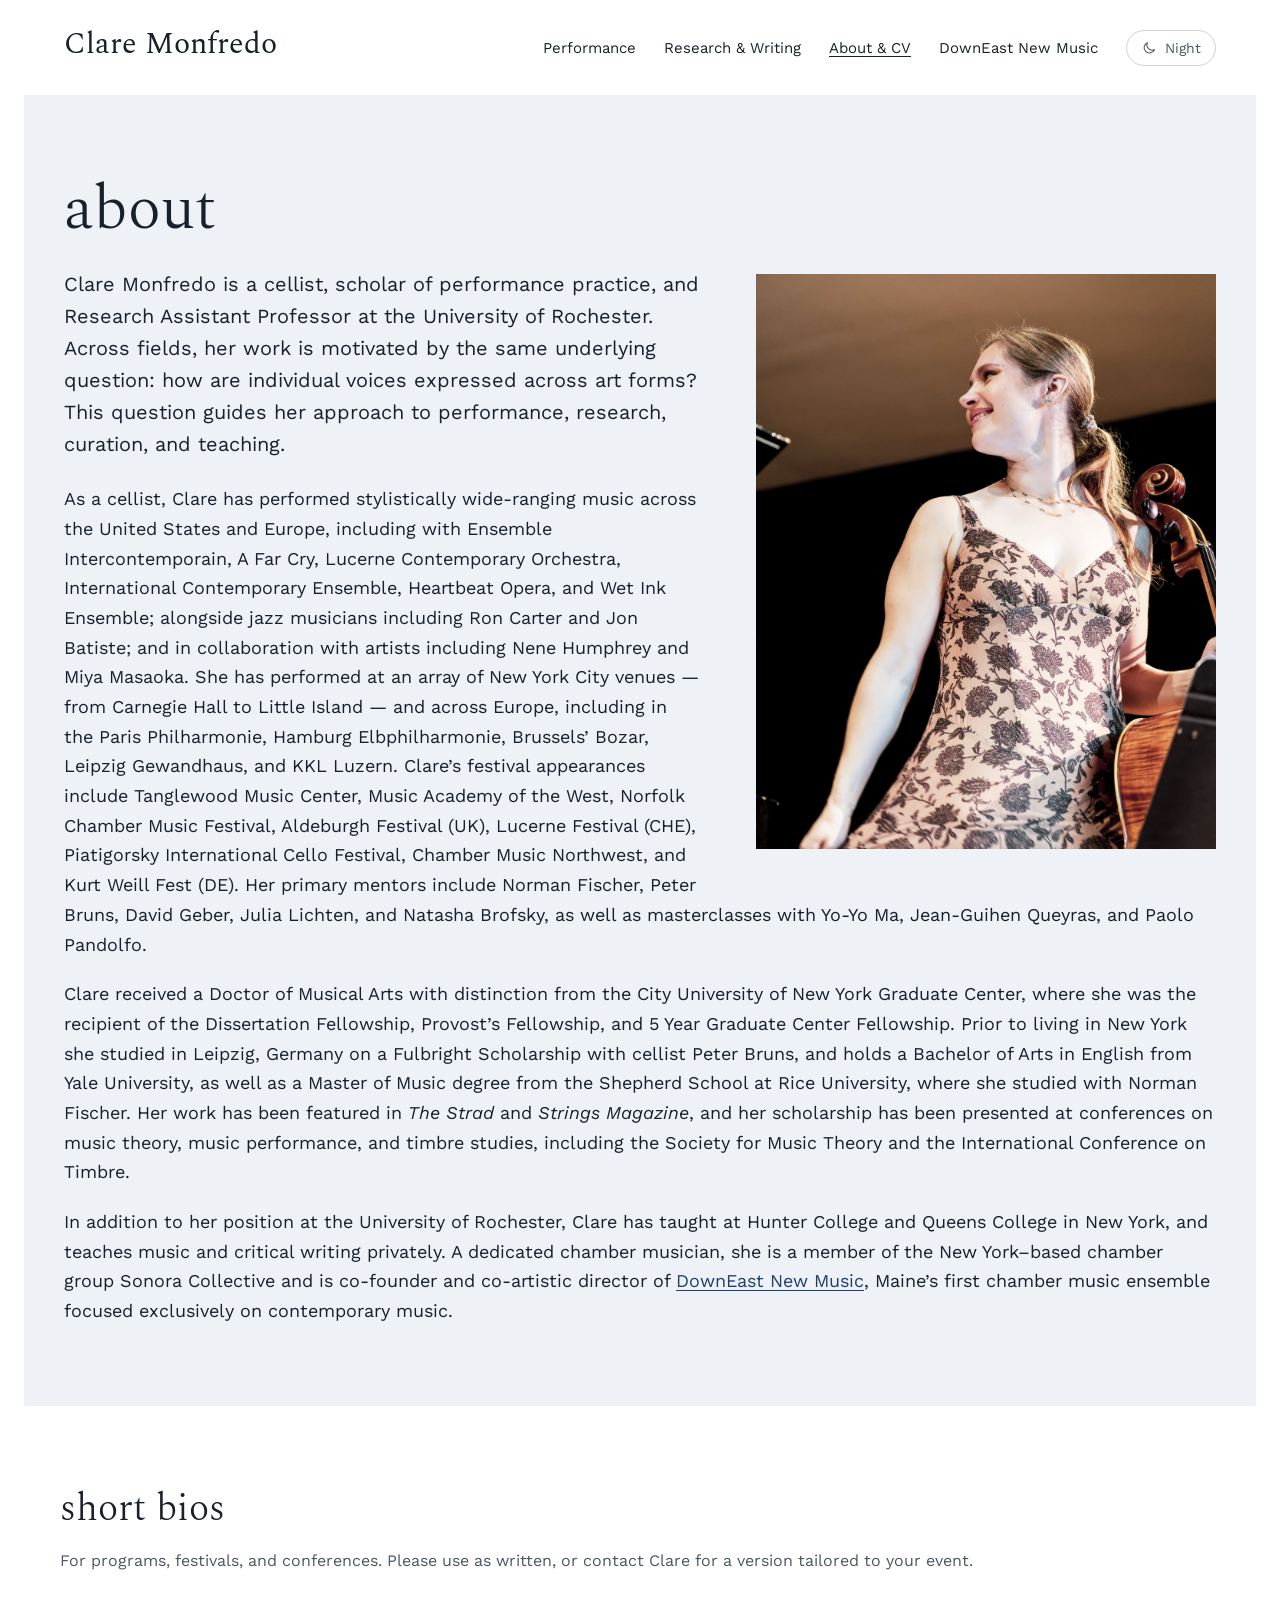
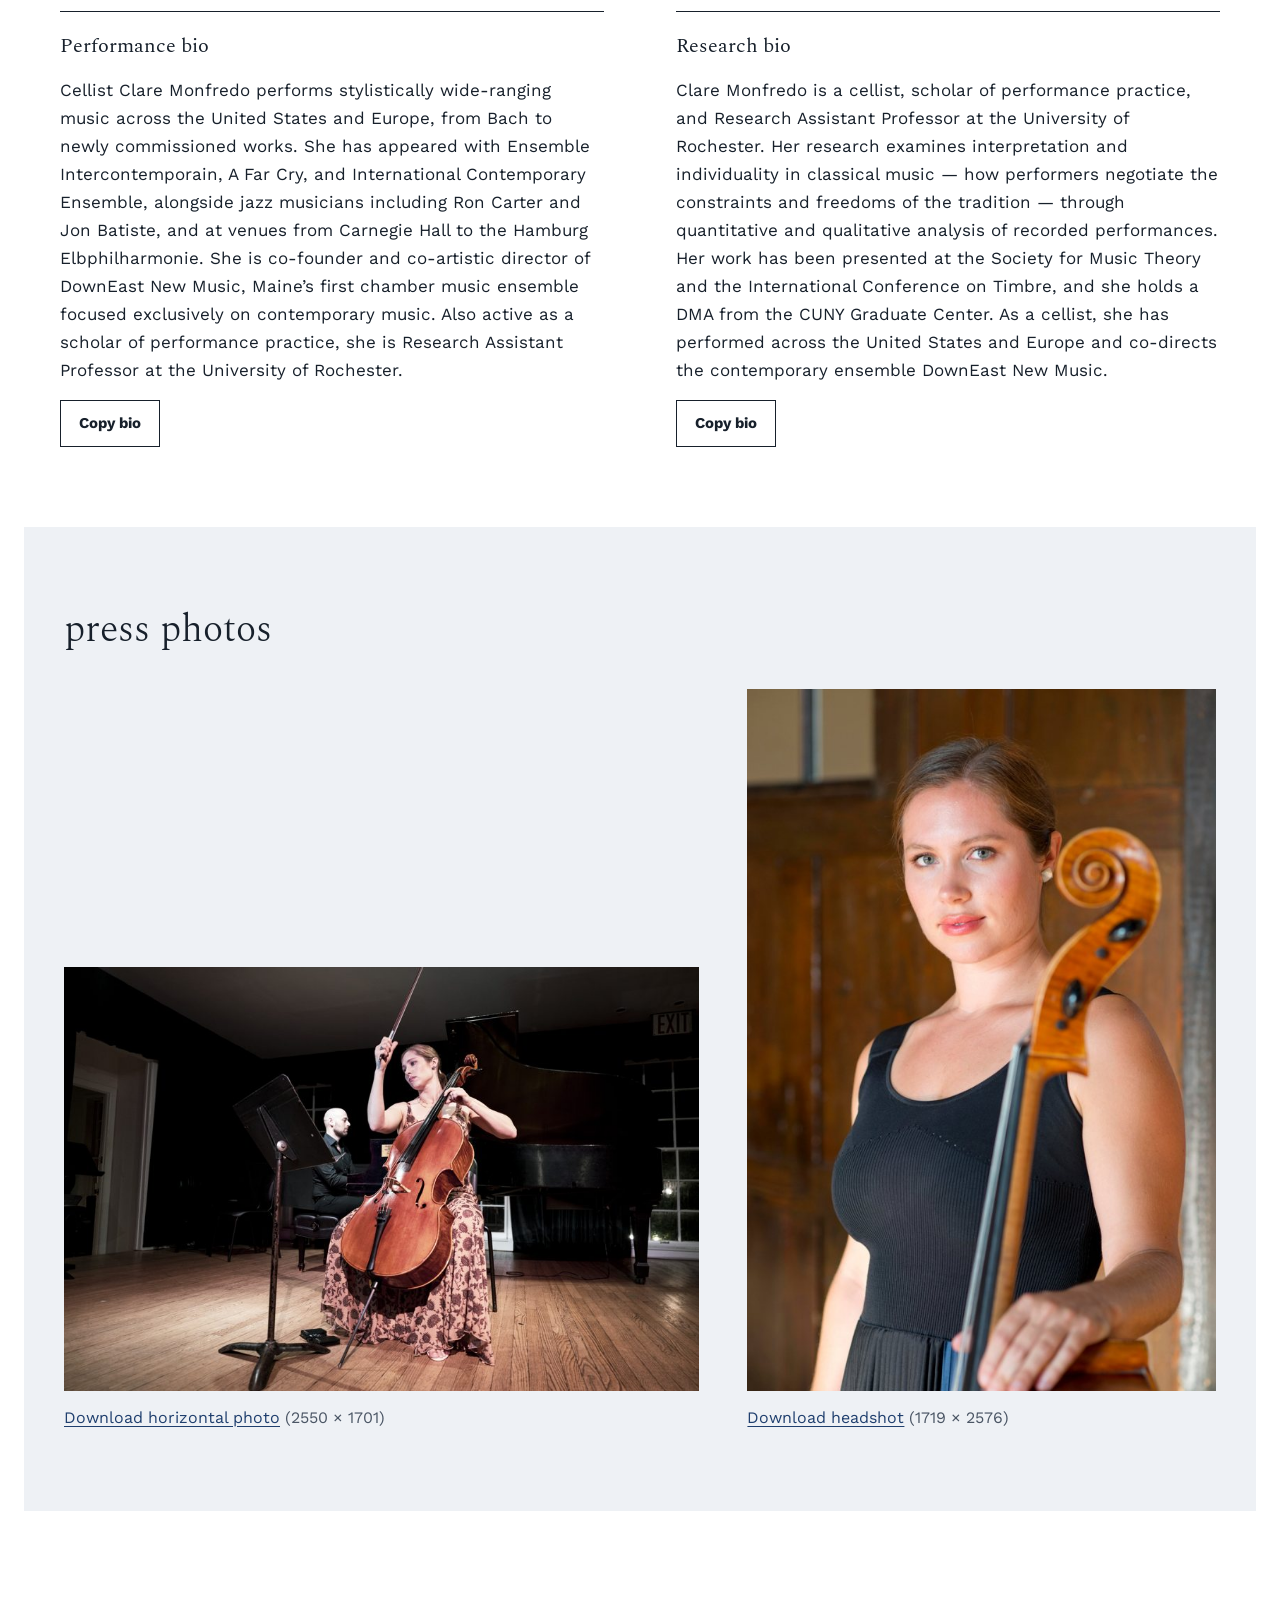
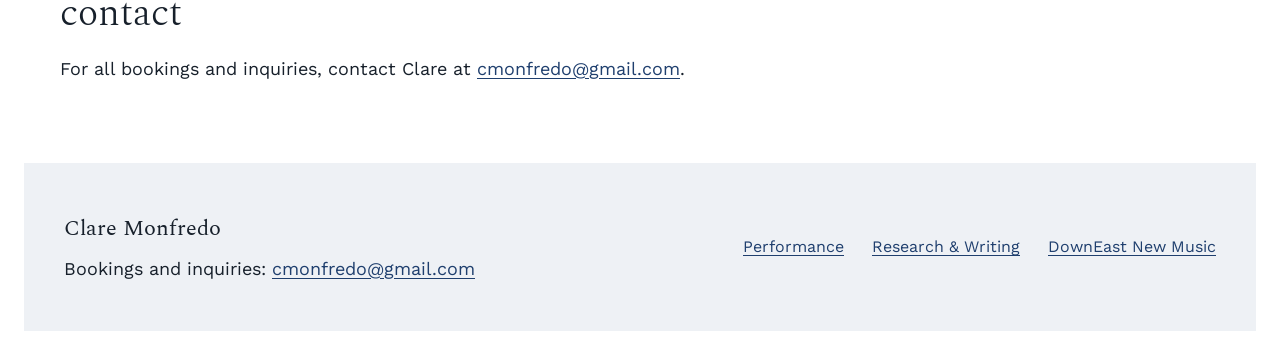
==== about.html @ a5148d65 "Launch new website Home, Performance, Research & Writing, and About pages, with day/night mode.  Co-" ====
<!doctype html>
<html lang="en">
<head>
  <meta charset="utf-8">
  <meta name="viewport" content="width=device-width, initial-scale=1">
  <title>About — Clare Monfredo</title>
  <meta name="description" content="Biography of cellist and scholar Clare Monfredo, Research Assistant Professor at the University of Rochester, with short bios and press photos for presenters.">
  <link rel="canonical" href="https://www.claremonfredo.com/about.html">
  <meta property="og:type" content="website">
  <meta property="og:title" content="About — Clare Monfredo">
  <meta property="og:description" content="Cellist and scholar of performance practice.">
  <meta property="og:url" content="https://www.claremonfredo.com/about.html">
  <meta property="og:image" content="https://www.claremonfredo.com/images/about-portrait.jpg">
  <meta name="twitter:card" content="summary_large_image">
  <link rel="preconnect" href="https://fonts.googleapis.com">
  <link rel="preconnect" href="https://fonts.gstatic.com" crossorigin>
  <link href="https://fonts.googleapis.com/css2?family=Spectral:ital,wght@0,300;0,400;1,300;1,400&family=Work+Sans:ital,wght@0,400;0,500;1,400&display=swap" rel="stylesheet">
  <link rel="stylesheet" href="css/style.css">
  <script>
    // Day/night: use the visitor's saved choice, otherwise their device setting.
    (function () {
      var t = null;
      try { t = localStorage.getItem('theme'); } catch (e) {}
      if (!t) t = window.matchMedia && matchMedia('(prefers-color-scheme: dark)').matches ? 'dark' : 'light';
      document.documentElement.setAttribute('data-theme', t);
    })();
  </script>
</head>
<body>
  <a class="skip-link" href="#main">Skip to content</a>

  <header class="site-header">
    <a class="wordmark" href="./">Clare Monfredo</a>
    <div class="header-right">
      <nav class="site-nav" aria-label="Main">
        <a href="performance.html">Performance</a>
        <a href="research.html">Research &amp; Writing</a>
        <a href="about.html" aria-current="page">About &amp; CV</a>
        <a href="https://www.downeastnewmusic.org">DownEast New Music</a>
      </nav>
      <button type="button" class="theme-toggle" aria-label="Switch between day and night mode">
        <svg class="icon-moon" viewBox="0 0 24 24" fill="none" stroke="currentColor" stroke-width="1.6" aria-hidden="true"><path d="M20 14.5A8 8 0 0 1 9.5 4a8 8 0 1 0 10.5 10.5z"/></svg>
        <svg class="icon-sun" viewBox="0 0 24 24" fill="none" stroke="currentColor" stroke-width="1.6" aria-hidden="true"><circle cx="12" cy="12" r="4"/><path d="M12 2v2M12 20v2M4.9 4.9l1.4 1.4M17.7 17.7l1.4 1.4M2 12h2M20 12h2M4.9 19.1l1.4-1.4M17.7 6.3l1.4-1.4"/></svg>
        <span class="theme-label">Night</span>
      </button>
    </div>
  </header>

  <main id="main">

    <!-- Biography -->
    <section class="panel" aria-labelledby="page-title">
      <div class="wrap bio-flow">
        <h1 id="page-title">about</h1>
        <figure class="bio-photo">
          <img src="images/about-portrait.jpg" alt="Clare Monfredo smiling on stage beside a piano, holding her cello" width="1200" height="1500">
        </figure>
        <p class="lead">Clare Monfredo is a cellist, scholar of performance practice, and Research Assistant Professor at the University of Rochester. Across fields, her work is motivated by the same underlying question: how are individual voices expressed across art forms? This question guides her approach to performance, research, curation, and teaching.</p>
        <p>As a cellist, Clare has performed stylistically wide-ranging music across the United States and Europe, including with Ensemble Intercontemporain, A Far Cry, Lucerne Contemporary Orchestra, International Contemporary Ensemble, Heartbeat Opera, and Wet Ink Ensemble; alongside jazz musicians including Ron Carter and Jon Batiste; and in collaboration with artists including Nene Humphrey and Miya Masaoka. She has performed at an array of New York City venues — from Carnegie Hall to Little Island — and across Europe, including in the Paris Philharmonie, Hamburg Elbphilharmonie, Brussels’ Bozar, Leipzig Gewandhaus, and KKL Luzern. Clare’s festival appearances include Tanglewood Music Center, Music Academy of the West, Norfolk Chamber Music Festival, Aldeburgh Festival (UK), Lucerne Festival (CHE), Piatigorsky International Cello Festival, Chamber Music Northwest, and Kurt Weill Fest (DE). Her primary mentors include Norman Fischer, Peter Bruns, David Geber, Julia Lichten, and Natasha Brofsky, as well as masterclasses with Yo-Yo Ma, Jean-Guihen Queyras, and Paolo Pandolfo.</p>
        <p>Clare received a Doctor of Musical Arts with distinction from the City University of New York Graduate Center, where she was the recipient of the Dissertation Fellowship, Provost’s Fellowship, and 5 Year Graduate Center Fellowship. Prior to living in New York she studied in Leipzig, Germany on a Fulbright Scholarship with cellist Peter Bruns, and holds a Bachelor of Arts in English from Yale University, as well as a Master of Music degree from the Shepherd School at Rice University, where she studied with Norman Fischer. Her work has been featured in <em>The Strad</em> and <em>Strings Magazine</em>, and her scholarship has been presented at conferences on music theory, music performance, and timbre studies, including the Society for Music Theory and the International Conference on Timbre.</p>
        <p>In addition to her position at the University of Rochester, Clare has taught at Hunter College and Queens College in New York, and teaches music and critical writing privately. A dedicated chamber musician, she is a member of the New York–based chamber group Sonora Collective and is co-founder and co-artistic director of <a href="https://www.downeastnewmusic.org">DownEast New Music</a>, Maine’s first chamber music ensemble focused exclusively on contemporary music.</p>
      </div>
    </section>

    <!-- Short bios -->
    <section id="short-bios" aria-labelledby="bios-title">
      <div class="wrap stack" style="gap: 36px">
        <div class="stack">
          <h2 id="bios-title">short bios</h2>
          <p class="label">For programs, festivals, and conferences. Please use as written, or contact Clare for a version tailored to your event.</p>
        </div>
        <div class="split" style="align-items: flex-start">
          <article class="stack bio-card">
            <h3>Performance bio</h3>
            <p id="bio-performance">Cellist Clare Monfredo performs stylistically wide-ranging music across the United States and Europe, from Bach to newly commissioned works. She has appeared with Ensemble Intercontemporain, A Far Cry, and International Contemporary Ensemble, alongside jazz musicians including Ron Carter and Jon Batiste, and at venues from Carnegie Hall to the Hamburg Elbphilharmonie. She is co-founder and co-artistic director of DownEast New Music, Maine’s first chamber music ensemble focused exclusively on contemporary music. Also active as a scholar of performance practice, she is Research Assistant Professor at the University of Rochester.</p>
            <button type="button" class="copy-button" data-copy="bio-performance">Copy bio</button>
          </article>
          <article class="stack bio-card">
            <h3>Research bio</h3>
            <p id="bio-research">Clare Monfredo is a cellist, scholar of performance practice, and Research Assistant Professor at the University of Rochester. Her research examines interpretation and individuality in classical music — how performers negotiate the constraints and freedoms of the tradition — through quantitative and qualitative analysis of recorded performances. Her work has been presented at the Society for Music Theory and the International Conference on Timbre, and she holds a DMA from the CUNY Graduate Center. As a cellist, she has performed across the United States and Europe and co-directs the contemporary ensemble DownEast New Music.</p>
            <button type="button" class="copy-button" data-copy="bio-research">Copy bio</button>
          </article>
        </div>
      </div>
    </section>

    <!-- Press photos -->
    <section id="press" class="panel" aria-labelledby="press-title">
      <div class="wrap stack" style="gap: 36px">
        <h2 id="press-title">press photos</h2>
        <div class="press-grid">
          <figure>
            <img src="images/press-thumb-horizontal.jpg" alt="Clare Monfredo performing on cello in concert, bow raised, with a pianist behind her" width="900" height="600" loading="lazy">
            <figcaption><a href="press/clare-monfredo-press-horizontal.jpg" download>Download horizontal photo</a> (2550 × 1701)</figcaption>
          </figure>
          <figure>
            <img src="images/press-thumb-vertical.jpg" alt="Portrait of Clare Monfredo holding her cello in front of a wooden door" width="601" height="900" loading="lazy">
            <figcaption><a href="press/clare-monfredo-press-vertical.jpg" download>Download headshot</a> (1719 × 2576)</figcaption>
          </figure>
        </div>
      </div>
    </section>

    <!-- Contact -->
    <section id="contact" aria-labelledby="contact-title">
      <div class="wrap stack" style="gap: 16px">
        <h2 id="contact-title">contact</h2>
        <p>For all bookings and inquiries, contact Clare at <a href="mailto:cmonfredo@gmail.com">cmonfredo@gmail.com</a>.</p>
      </div>
    </section>

  </main>

  <footer class="site-footer panel">
    <div class="wrap">
      <div class="stack" style="gap: 6px">
        <p class="footer-name">Clare Monfredo</p>
        <p>Bookings and inquiries: <a href="mailto:cmonfredo@gmail.com">cmonfredo@gmail.com</a></p>
      </div>
      <nav class="footer-links" aria-label="Elsewhere">
        <a href="performance.html">Performance</a>
        <a href="research.html">Research &amp; Writing</a>
        <a href="https://www.downeastnewmusic.org">DownEast New Music</a>
      </nav>
    </div>
  </footer>
  <div class="page-end"></div>

  <script src="js/site.js"></script>
</body>
</html>
---- css/style.css ----
/* Clare Monfredo — shared styles for every page */

:root {
  /* Day */
  --page: #FFFFFF;
  --ink: #17202B;
  --ink-soft: #4B5665;
  --panel: #EEF1F5;
  --rule: #CCD3DD;
  --placeholder: #E2E7EE;
  --link: #1F3F6E;
  --link-hover: #3A5F94;
  --figure-bg: #FFFFFF;
  --serif: Spectral, Georgia, serif;
  --sans: 'Work Sans', 'Helvetica Neue', Arial, sans-serif;
  --name: Spectral, Georgia, serif;
  --max: 1240px;
  color-scheme: light;
}

/* Night */
:root[data-theme="dark"] {
  --page: #10151C;
  --ink: #E4E9F0;
  --ink-soft: #A7B2C1;
  --panel: #18202A;
  --rule: #2E3A48;
  --placeholder: #212B37;
  --link: #A9C3EA;
  --link-hover: #D2E1F7;
  --figure-bg: #F4F6F9;
  color-scheme: dark;
}

* { box-sizing: border-box; }

html { -webkit-text-size-adjust: 100%; }

body {
  margin: 0;
  background: var(--page);
  color: var(--ink);
  font-family: var(--sans);
  font-size: 18px;
  line-height: 1.65;
}

img { max-width: 100%; height: auto; display: block; }

a { color: var(--link); text-underline-offset: 3px; }
a:hover { color: var(--link-hover); }

.skip-link {
  position: absolute; left: -9999px; top: 8px;
  background: var(--page); padding: 8px 16px; z-index: 10;
}
.skip-link:focus { left: 8px; }

/* ---------- Header ---------- */

.site-header {
  padding: 26px 64px 24px;
  display: flex; flex-wrap: wrap; align-items: baseline; justify-content: space-between;
  gap: 12px 40px;
}
.wordmark {
  font-family: var(--name);
  font-weight: 400;
  font-size: clamp(26px, 3vw, 30px);
  line-height: 1.1;
  text-decoration: none;
  color: var(--ink);
}
.wordmark:hover { color: var(--ink); }
.header-right { display: flex; flex-wrap: wrap; align-items: center; gap: 8px 28px; }
.site-nav {
  display: flex; flex-wrap: wrap;
  gap: 4px 28px; font-size: 15px;
}
.site-nav a { text-decoration: none; padding: 10px 0; color: var(--ink); }
.site-nav a:hover { color: var(--link); }
.theme-toggle {
  display: inline-flex; align-items: center; gap: 8px;
  font: inherit; font-size: 14px; color: var(--ink-soft);
  background: transparent; border: 1px solid var(--rule); border-radius: 999px;
  padding: 0 14px; min-height: 36px; cursor: pointer;
}
.theme-toggle:hover { color: var(--ink); border-color: var(--ink-soft); }
.theme-toggle svg { width: 16px; height: 16px; }
.theme-toggle .icon-sun { display: none; }
:root[data-theme="dark"] .theme-toggle .icon-sun { display: block; }
:root[data-theme="dark"] .theme-toggle .icon-moon { display: none; }
.site-nav a[aria-current="page"] { text-decoration: underline; }

/* ---------- Layout ---------- */

.panel { margin: 0 24px; background: var(--panel); }

.wrap {
  max-width: var(--max);
  margin: 0 auto;
  padding: 80px 40px;
}

.split {
  display: flex; flex-wrap: wrap; align-items: center;
  gap: 56px 72px;
}
.split > * { flex: 1 1 420px; min-width: 0; }

.stack { display: flex; flex-direction: column; gap: 16px; }
.stack > * { margin: 0; }

.measure { max-width: 560px; }

/* ---------- Type ---------- */

h1, h2, h3 { font-family: var(--serif); font-weight: 300; margin: 0; }
h3 { font-weight: 400; }
h1 { font-size: clamp(40px, 5vw, 62px); line-height: 1.12; }
h2 { font-size: clamp(28px, 3.3vw, 38px); line-height: 1.22; }
h3 { font-size: 20px; line-height: 1.4; }

p { margin: 0; }

.label { font-size: 16px; color: var(--ink-soft); }
.role { font-size: 17px; line-height: 1.5; }
.role strong { font-weight: 700; }

.more {
  font-size: 17px; font-weight: 700;
  padding: 10px 0; align-self: flex-start;
}

/* ---------- Media ---------- */

.video {
  position: relative; aspect-ratio: 16 / 9;
  background: #3A352C; overflow: hidden;
}
.video iframe { position: absolute; inset: 0; width: 100%; height: 100%; border: 0; }
.video video { position: absolute; inset: 0; width: 100%; height: 100%; object-fit: cover; background: #3A352C; }
.video .video-pending {
  position: absolute; inset: 0;
  display: flex; align-items: center; justify-content: center;
  color: #D9D4C7; font-size: 14px; text-align: center; padding: 16px;
}

figure { margin: 0; }
figcaption { font-size: 16px; color: var(--ink-soft); margin-top: 14px; }

.wide-image { width: 100%; aspect-ratio: 11 / 5; object-fit: cover; background: var(--placeholder); }

/* ---------- Home: two sides ---------- */

.sides { display: flex; flex-wrap: wrap; gap: 56px 72px; }
.sides > * { flex: 1 1 420px; min-width: 0; }
.sides .wide-image { margin-bottom: 8px; }

/* ---------- Clips ---------- */

.clips { display: flex; flex-direction: column; gap: 32px; }
.clip p { font-size: 17px; line-height: 1.5; margin-top: 12px; }

/* ---------- News ---------- */

.news { display: flex; flex-wrap: wrap; gap: 32px 48px; }
.news > div {
  flex: 1 1 280px; min-width: 0;
  border-top: 1px solid var(--ink-soft); padding-top: 20px;
  display: flex; flex-direction: column; gap: 8px;
}

/* ---------- Footer ---------- */

.site-footer .wrap {
  padding-top: 48px; padding-bottom: 48px;
  display: flex; flex-wrap: wrap; gap: 24px 48px;
  justify-content: space-between; align-items: center;
}
.footer-name { font-family: var(--name); font-weight: 400; font-size: 22px; }
.footer-links { display: flex; flex-wrap: wrap; gap: 4px 28px; font-size: 16px; }
.footer-links a { padding: 10px 0; }

.page-end { height: 24px; }

/* ---------- Small screens ---------- */

@media (max-width: 640px) {
  body { font-size: 17px; }
  .panel { margin: 0 12px; }
  .wrap { padding: 56px 20px; }
  .site-nav { gap: 0 22px; font-size: 16px; }
  .site-header { padding: 20px 20px 16px; }
}

/* Score figures */
.figure-box {
  background: var(--figure-bg);
  aspect-ratio: 16 / 9;
  display: flex; align-items: center; justify-content: center;
  padding: 16px;
}
.figure-box img { width: 100%; height: 100%; object-fit: contain; }
.subtitle { font-family: var(--serif); font-size: 21px; line-height: 1.4; margin-top: -6px; }

/* ---------- Research page ---------- */

.lead { font-size: 20px; line-height: 1.6; }

.on-this-page { display: flex; flex-direction: column; gap: 2px; font-size: 17px; }
.on-this-page a { padding: 6px 0; align-self: flex-start; }

.figure-grid {
  display: grid;
  grid-template-columns: repeat(auto-fit, minmax(min(100%, 420px), 1fr));
  gap: 40px 48px;
  align-items: start;
}
.figure-grid img { width: 100%; height: auto; background: var(--figure-bg); padding: 12px; box-sizing: border-box; border: 1px solid var(--rule); }
.figure-grid .span-all { grid-column: 1 / -1; max-width: 1000px; justify-self: center; width: 100%; }

.case .video { margin-top: 8px; }
.case .figure-box { aspect-ratio: auto; }
.case .figure-box img { height: auto; }

.pub-list { margin: 0; padding: 0; list-style: none; display: flex; flex-direction: column; gap: 16px; }
.pub-list li { padding-left: 0; }

.interests p { max-width: 900px; }

h2[id], section[id], article[id] { scroll-margin-top: 24px; }

/* ---------- Performance page ---------- */

.portrait img { width: 100%; max-width: 460px; margin-left: auto; aspect-ratio: 4 / 5; object-fit: cover; }

.program { margin: 0; padding: 0; list-style: none; display: flex; flex-direction: column; gap: 6px; font-size: 17px; line-height: 1.5; }
.program-title { font-size: clamp(22px, 2.4vw, 26px); line-height: 1.3; }

.photo-row { display: grid; grid-template-columns: repeat(auto-fit, minmax(min(100%, 300px), 1fr)); gap: 24px; }
.photo-row img { width: 100%; aspect-ratio: 4 / 3; object-fit: cover; }
.more-title { margin-bottom: -42px; }
.news.two-col > div { flex: 1 1 calc(50% - 24px); }
@media (max-width: 760px) { .news.two-col > div { flex-basis: 100%; } }
.split > .stage-photo { flex: 1.25 1 480px; }
.stage-photo img { width: 100%; aspect-ratio: 3 / 2; object-fit: cover; }

/* ---------- About page ---------- */

.bio-card { border-top: 1px solid var(--ink); padding-top: 20px; }
.bio-card p { font-size: 17px; }
.copy-button {
  align-self: flex-start;
  font: inherit; font-size: 15px; font-weight: 700;
  background: transparent; color: var(--ink);
  border: 1px solid var(--ink); padding: 10px 18px; min-height: 44px; cursor: pointer;
}
.copy-button:hover { background: var(--ink); color: var(--page); }

.press-grid { display: flex; flex-wrap: wrap; gap: 32px 48px; align-items: flex-end; }
.press-grid figure { flex: 1 1 260px; min-width: 0; }
.press-grid figure:first-child { flex-grow: 1.8; }
.press-grid img { width: 100%; height: auto; }

.bio-flow::after { content: ""; display: block; clear: both; }
.bio-flow h1 { margin-bottom: 24px; }
.bio-flow p { margin: 0 0 20px; }
.bio-flow p:last-child { margin-bottom: 0; }
.bio-flow .lead { margin-bottom: 24px; }
.bio-photo { float: right; width: min(40%, 460px); margin: 6px 0 24px 56px; }
.bio-photo img { width: 100%; aspect-ratio: 4 / 5; object-fit: cover; }
@media (max-width: 760px) {
  .bio-photo { float: none; width: 100%; margin: 0 0 28px; }
}
.feature-title { font-size: clamp(32px, 4vw, 46px); line-height: 1.15; }

/* Research directions */
.strands { display: grid; grid-template-columns: repeat(auto-fit, minmax(min(100%, 460px), 1fr)); gap: 40px 56px; }
.strand { border-top: 1px solid var(--ink); padding-top: 20px; display: flex; flex-direction: column; gap: 10px; }
.strand-work { margin: 6px 0 0; padding: 0; list-style: none; display: flex; flex-direction: column; gap: 6px; font-size: 16px; line-height: 1.5; color: var(--ink-soft); }
.strand-work .in-development { font-style: italic; }
.figure-group { display: flex; flex-direction: column; gap: 20px; }
.figure-group-title { font-family: var(--sans); font-size: 18px; font-weight: 700; border-bottom: 1px solid var(--rule); padding-bottom: 10px; }
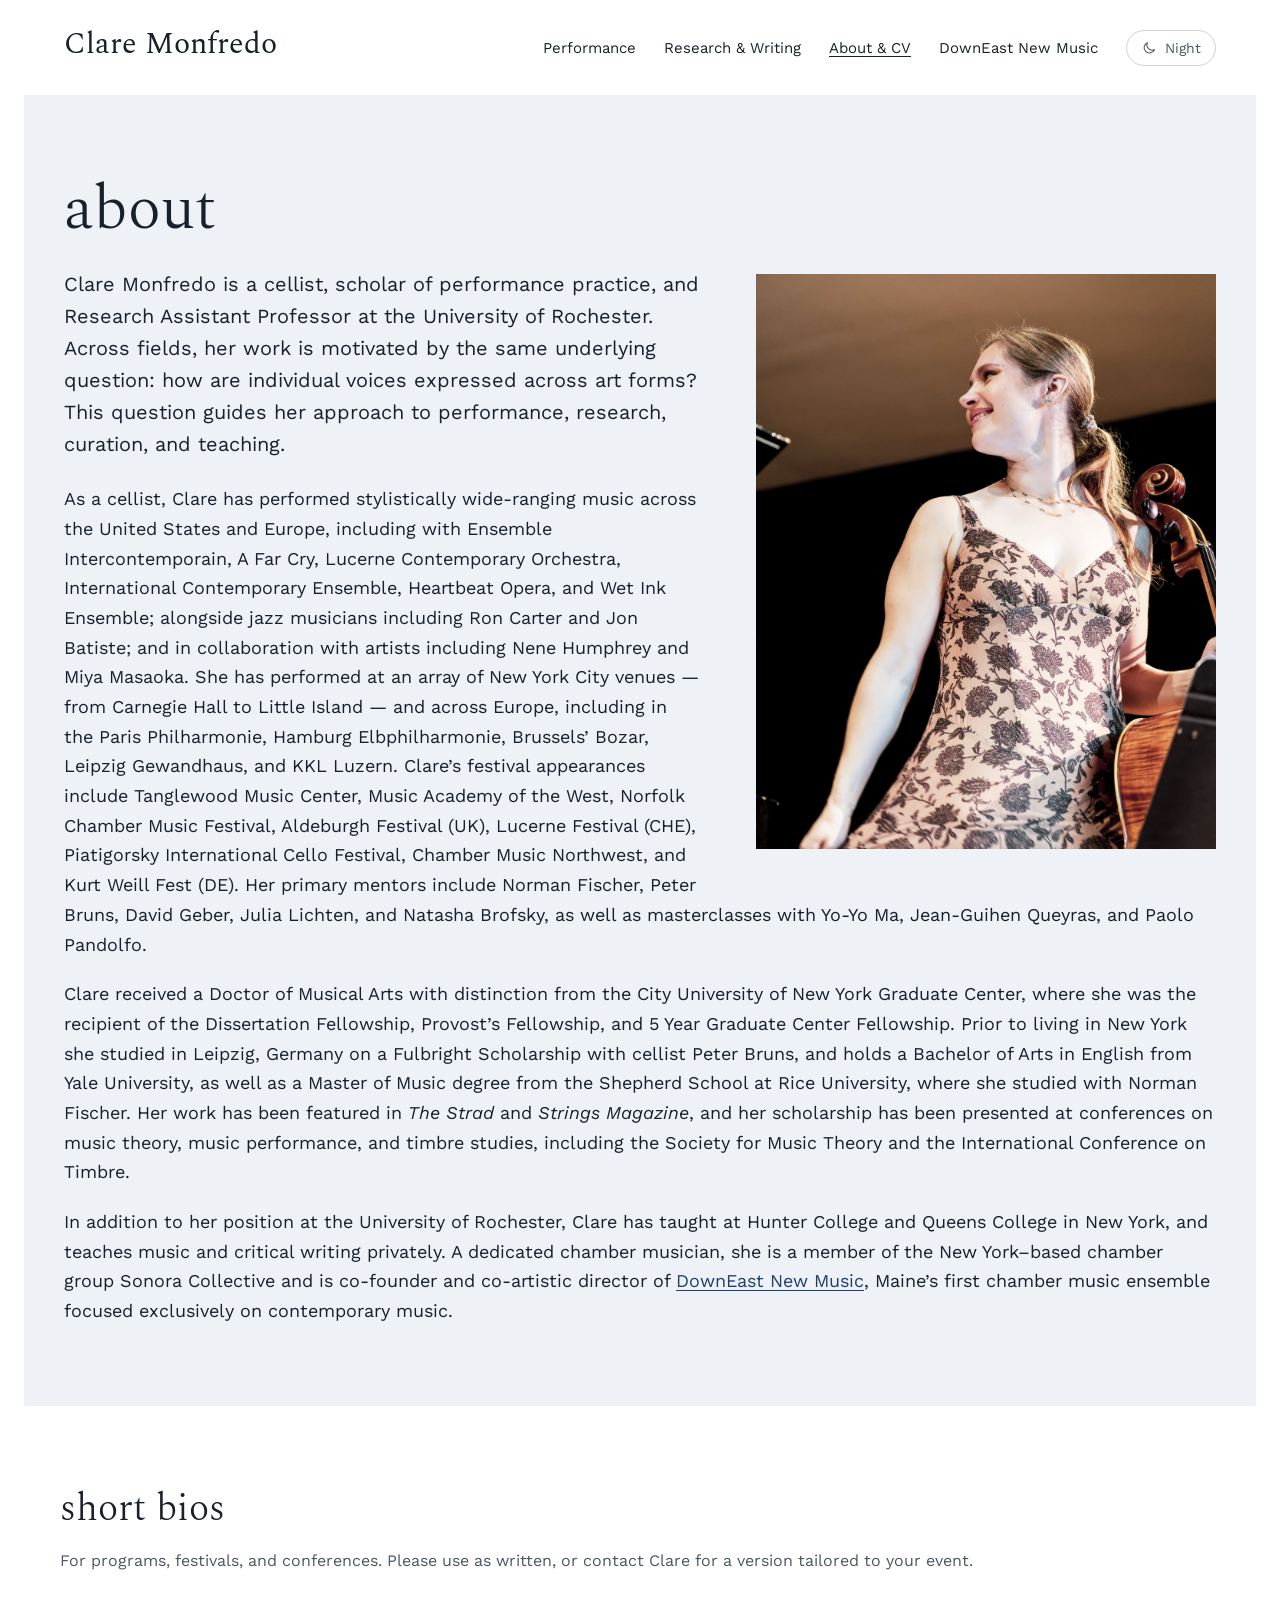
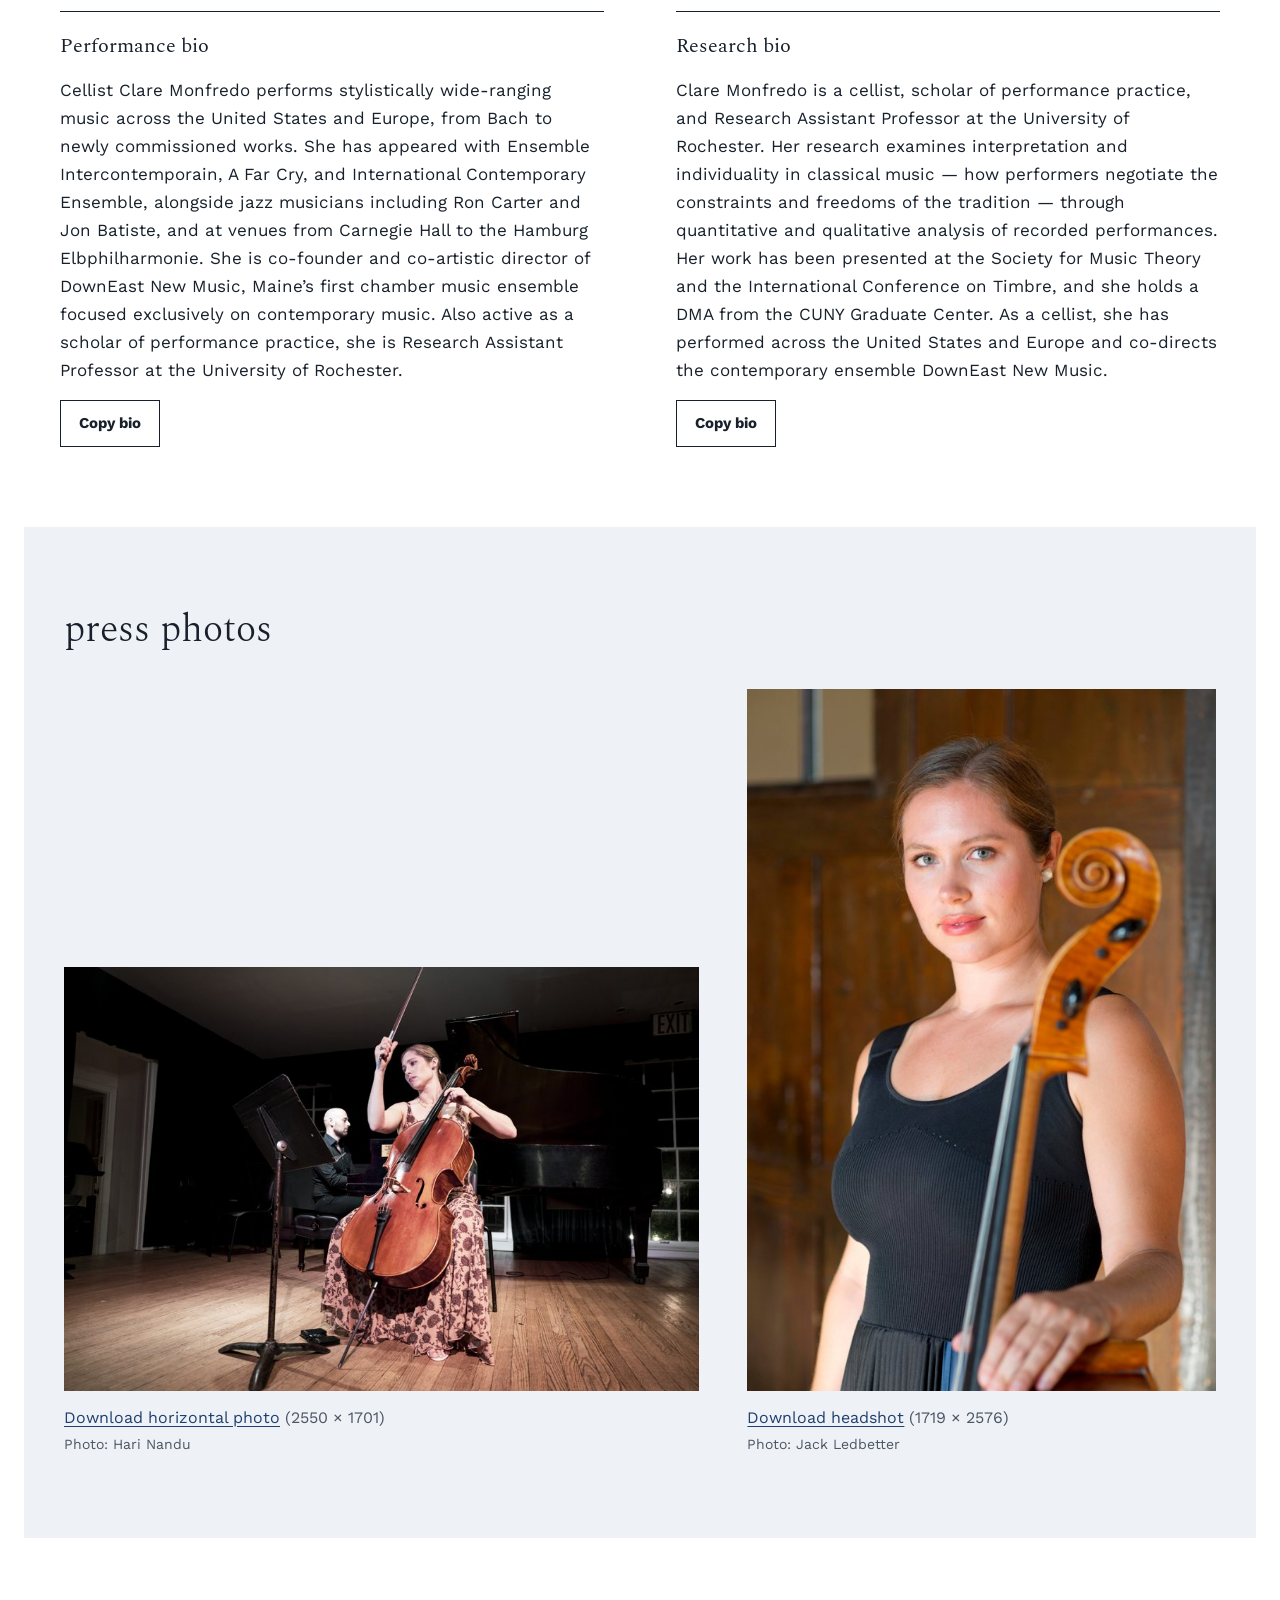
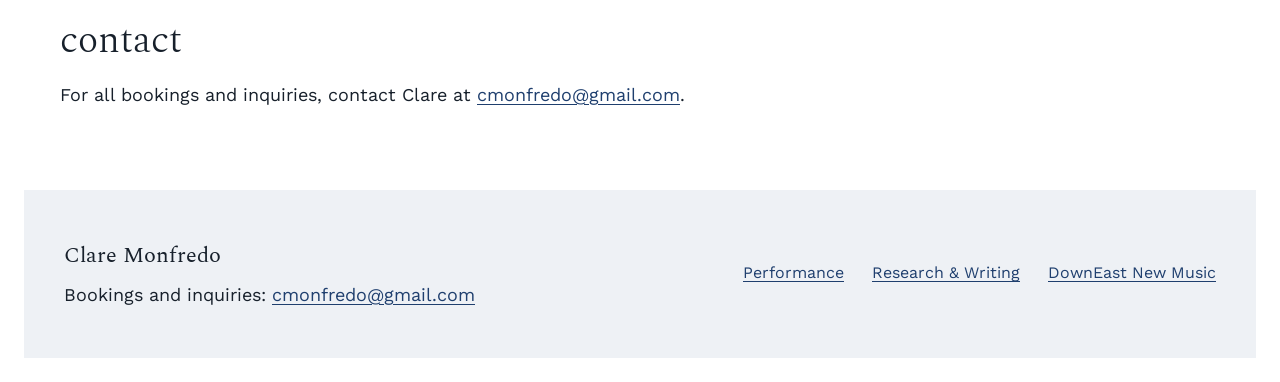
==== commit ee694e44: "Add photo credits to press photos Co-Authored-By: Claude Opus 5.5 <noreply@anthropic.com> Claude-Ses" ====
--- a/about.html
+++ b/about.html
@@ -91,11 +91,11 @@
         <div class="press-grid">
           <figure>
             <img src="images/press-thumb-horizontal.jpg" alt="Clare Monfredo performing on cello in concert, bow raised, with a pianist behind her" width="900" height="600" loading="lazy">
-            <figcaption><a href="press/clare-monfredo-press-horizontal.jpg" download>Download horizontal photo</a> (2550 × 1701)</figcaption>
+            <figcaption><a href="press/clare-monfredo-press-horizontal.jpg" download>Download horizontal photo</a> (2550 × 1701)<br><span class="credit">Photo: Hari Nandu</span></figcaption>
           </figure>
           <figure>
             <img src="images/press-thumb-vertical.jpg" alt="Portrait of Clare Monfredo holding her cello in front of a wooden door" width="601" height="900" loading="lazy">
-            <figcaption><a href="press/clare-monfredo-press-vertical.jpg" download>Download headshot</a> (1719 × 2576)</figcaption>
+            <figcaption><a href="press/clare-monfredo-press-vertical.jpg" download>Download headshot</a> (1719 × 2576)<br><span class="credit">Photo: Jack Ledbetter</span></figcaption>
           </figure>
         </div>
       </div>
--- a/css/style.css
+++ b/css/style.css
@@ -276,9 +276,10 @@
 .feature-title { font-size: clamp(32px, 4vw, 46px); line-height: 1.15; }
 
 /* Research directions */
-.strands { display: grid; grid-template-columns: repeat(auto-fit, minmax(min(100%, 460px), 1fr)); gap: 40px 56px; }
+.strands { display: grid; grid-template-columns: repeat(auto-fit, minmax(min(100%, 300px), 1fr)); gap: 40px 48px; }
 .strand { border-top: 1px solid var(--ink); padding-top: 20px; display: flex; flex-direction: column; gap: 10px; }
 .strand-work { margin: 6px 0 0; padding: 0; list-style: none; display: flex; flex-direction: column; gap: 6px; font-size: 16px; line-height: 1.5; color: var(--ink-soft); }
 .strand-work .in-development { font-style: italic; }
 .figure-group { display: flex; flex-direction: column; gap: 20px; }
 .figure-group-title { font-family: var(--sans); font-size: 18px; font-weight: 700; border-bottom: 1px solid var(--rule); padding-bottom: 10px; }
+.credit { font-size: 14px; color: var(--ink-soft); }
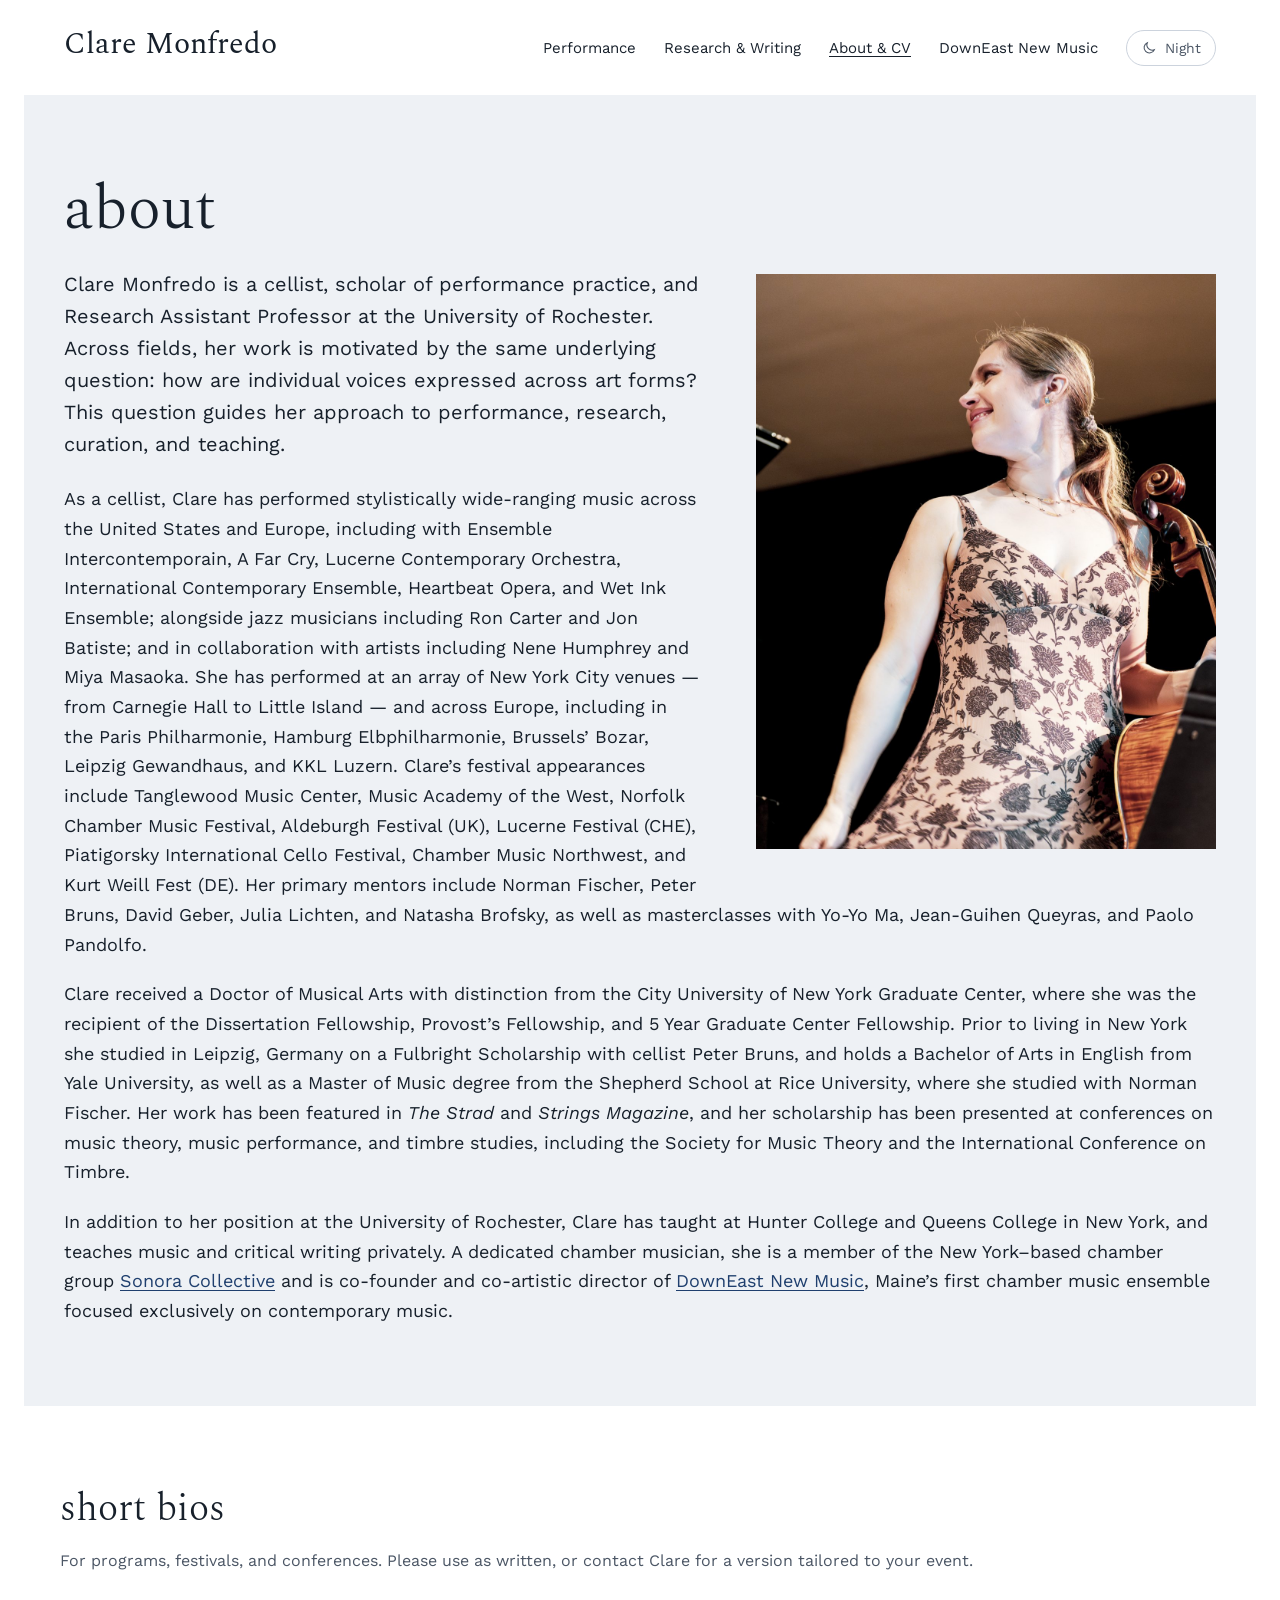
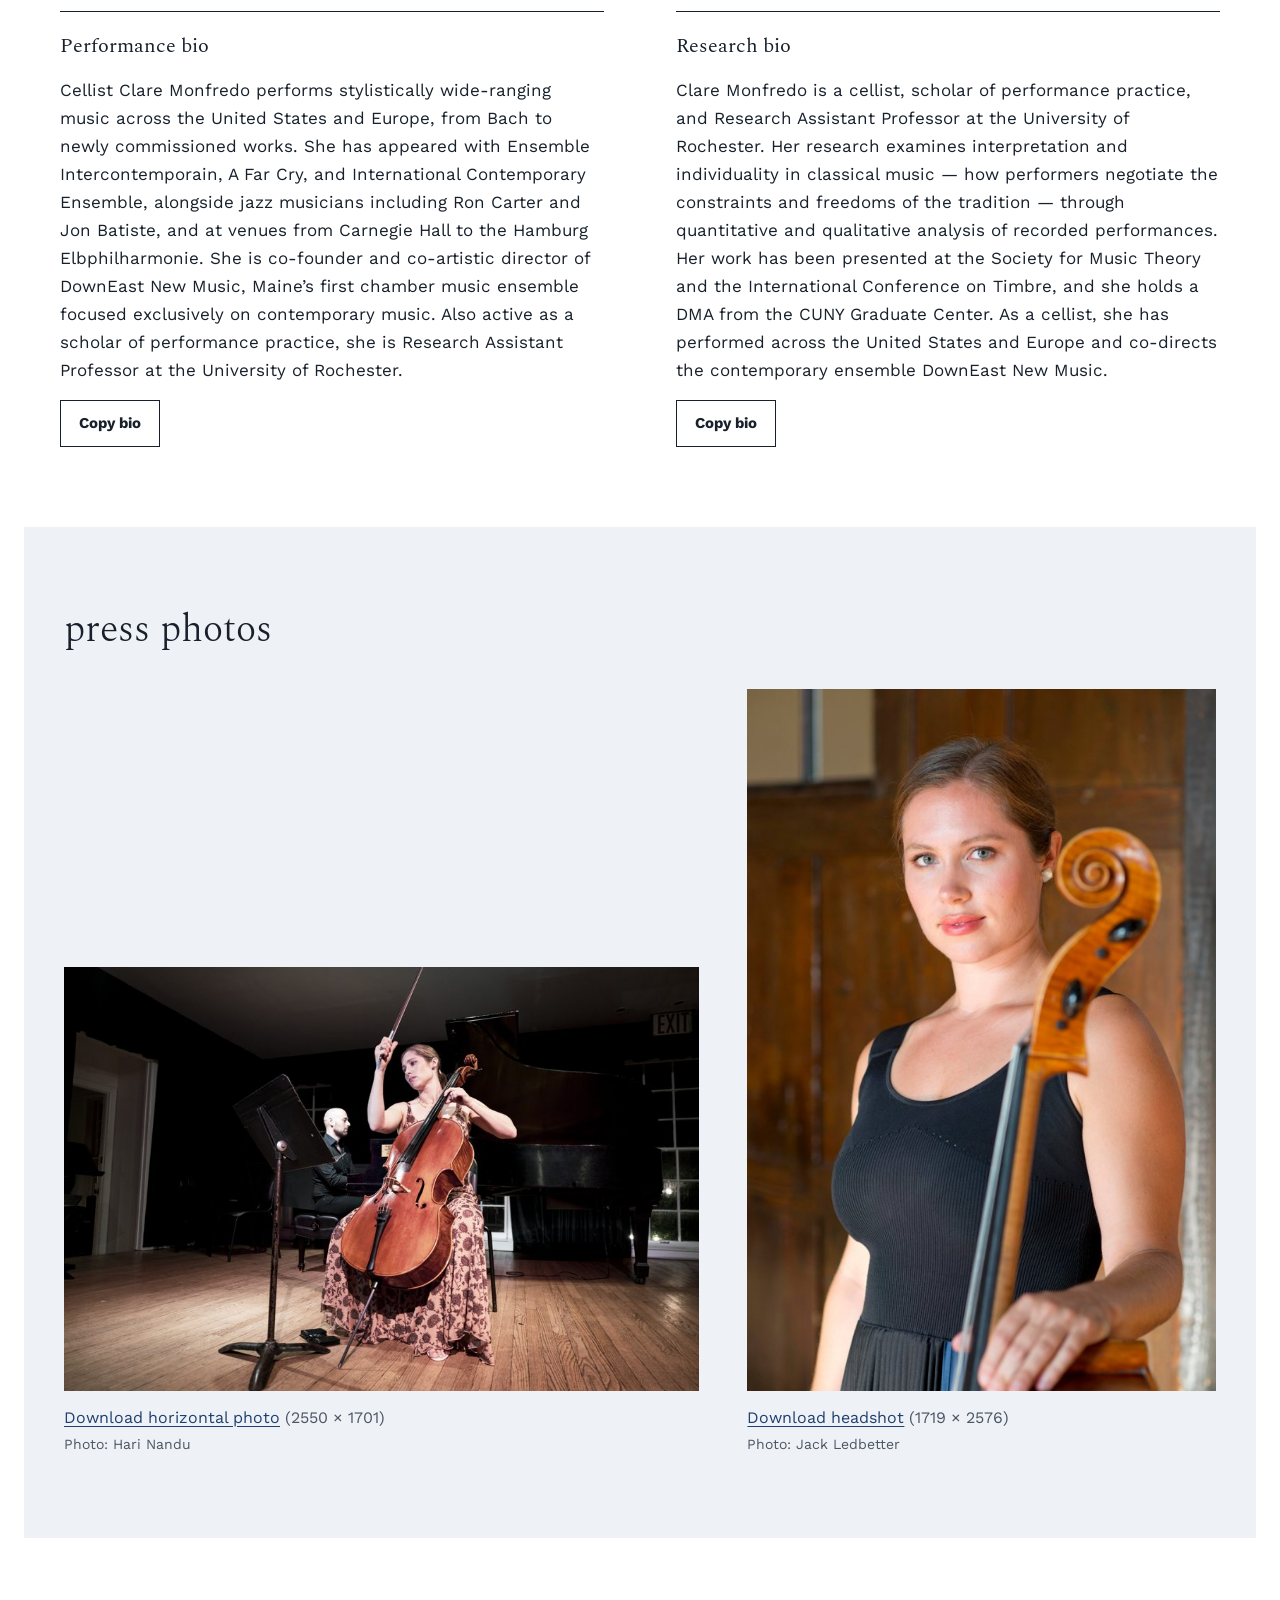
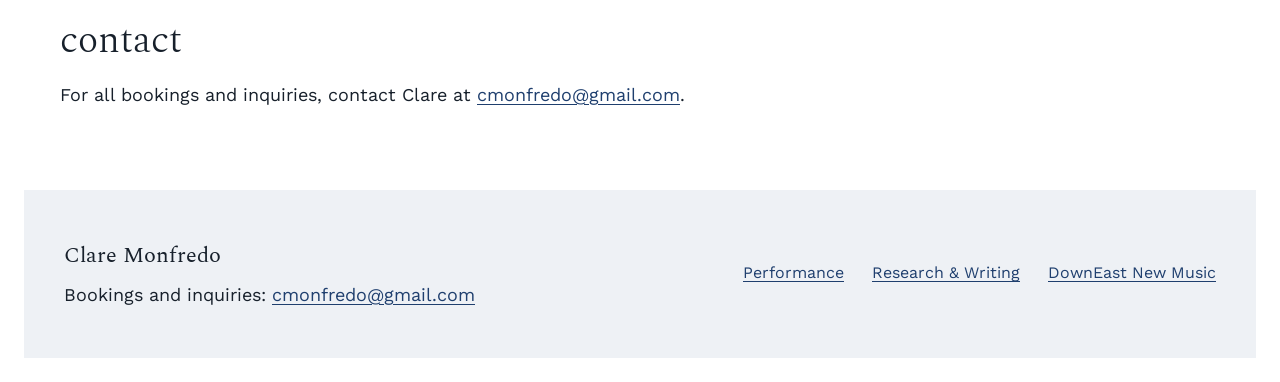
==== commit 49ee3f3b: "Link Sonora Collective Co-Authored-By: Claude Opus 5.5 <noreply@anthropic.com> Claude-Session: https" ====
--- a/about.html
+++ b/about.html
@@ -58,7 +58,7 @@
         <p class="lead">Clare Monfredo is a cellist, scholar of performance practice, and Research Assistant Professor at the University of Rochester. Across fields, her work is motivated by the same underlying question: how are individual voices expressed across art forms? This question guides her approach to performance, research, curation, and teaching.</p>
         <p>As a cellist, Clare has performed stylistically wide-ranging music across the United States and Europe, including with Ensemble Intercontemporain, A Far Cry, Lucerne Contemporary Orchestra, International Contemporary Ensemble, Heartbeat Opera, and Wet Ink Ensemble; alongside jazz musicians including Ron Carter and Jon Batiste; and in collaboration with artists including Nene Humphrey and Miya Masaoka. She has performed at an array of New York City venues — from Carnegie Hall to Little Island — and across Europe, including in the Paris Philharmonie, Hamburg Elbphilharmonie, Brussels’ Bozar, Leipzig Gewandhaus, and KKL Luzern. Clare’s festival appearances include Tanglewood Music Center, Music Academy of the West, Norfolk Chamber Music Festival, Aldeburgh Festival (UK), Lucerne Festival (CHE), Piatigorsky International Cello Festival, Chamber Music Northwest, and Kurt Weill Fest (DE). Her primary mentors include Norman Fischer, Peter Bruns, David Geber, Julia Lichten, and Natasha Brofsky, as well as masterclasses with Yo-Yo Ma, Jean-Guihen Queyras, and Paolo Pandolfo.</p>
         <p>Clare received a Doctor of Musical Arts with distinction from the City University of New York Graduate Center, where she was the recipient of the Dissertation Fellowship, Provost’s Fellowship, and 5 Year Graduate Center Fellowship. Prior to living in New York she studied in Leipzig, Germany on a Fulbright Scholarship with cellist Peter Bruns, and holds a Bachelor of Arts in English from Yale University, as well as a Master of Music degree from the Shepherd School at Rice University, where she studied with Norman Fischer. Her work has been featured in <em>The Strad</em> and <em>Strings Magazine</em>, and her scholarship has been presented at conferences on music theory, music performance, and timbre studies, including the Society for Music Theory and the International Conference on Timbre.</p>
-        <p>In addition to her position at the University of Rochester, Clare has taught at Hunter College and Queens College in New York, and teaches music and critical writing privately. A dedicated chamber musician, she is a member of the New York–based chamber group Sonora Collective and is co-founder and co-artistic director of <a href="https://www.downeastnewmusic.org">DownEast New Music</a>, Maine’s first chamber music ensemble focused exclusively on contemporary music.</p>
+        <p>In addition to her position at the University of Rochester, Clare has taught at Hunter College and Queens College in New York, and teaches music and critical writing privately. A dedicated chamber musician, she is a member of the New York–based chamber group <a href="https://www.sonoracollective.org">Sonora Collective</a> and is co-founder and co-artistic director of <a href="https://www.downeastnewmusic.org">DownEast New Music</a>, Maine’s first chamber music ensemble focused exclusively on contemporary music.</p>
       </div>
     </section>
 
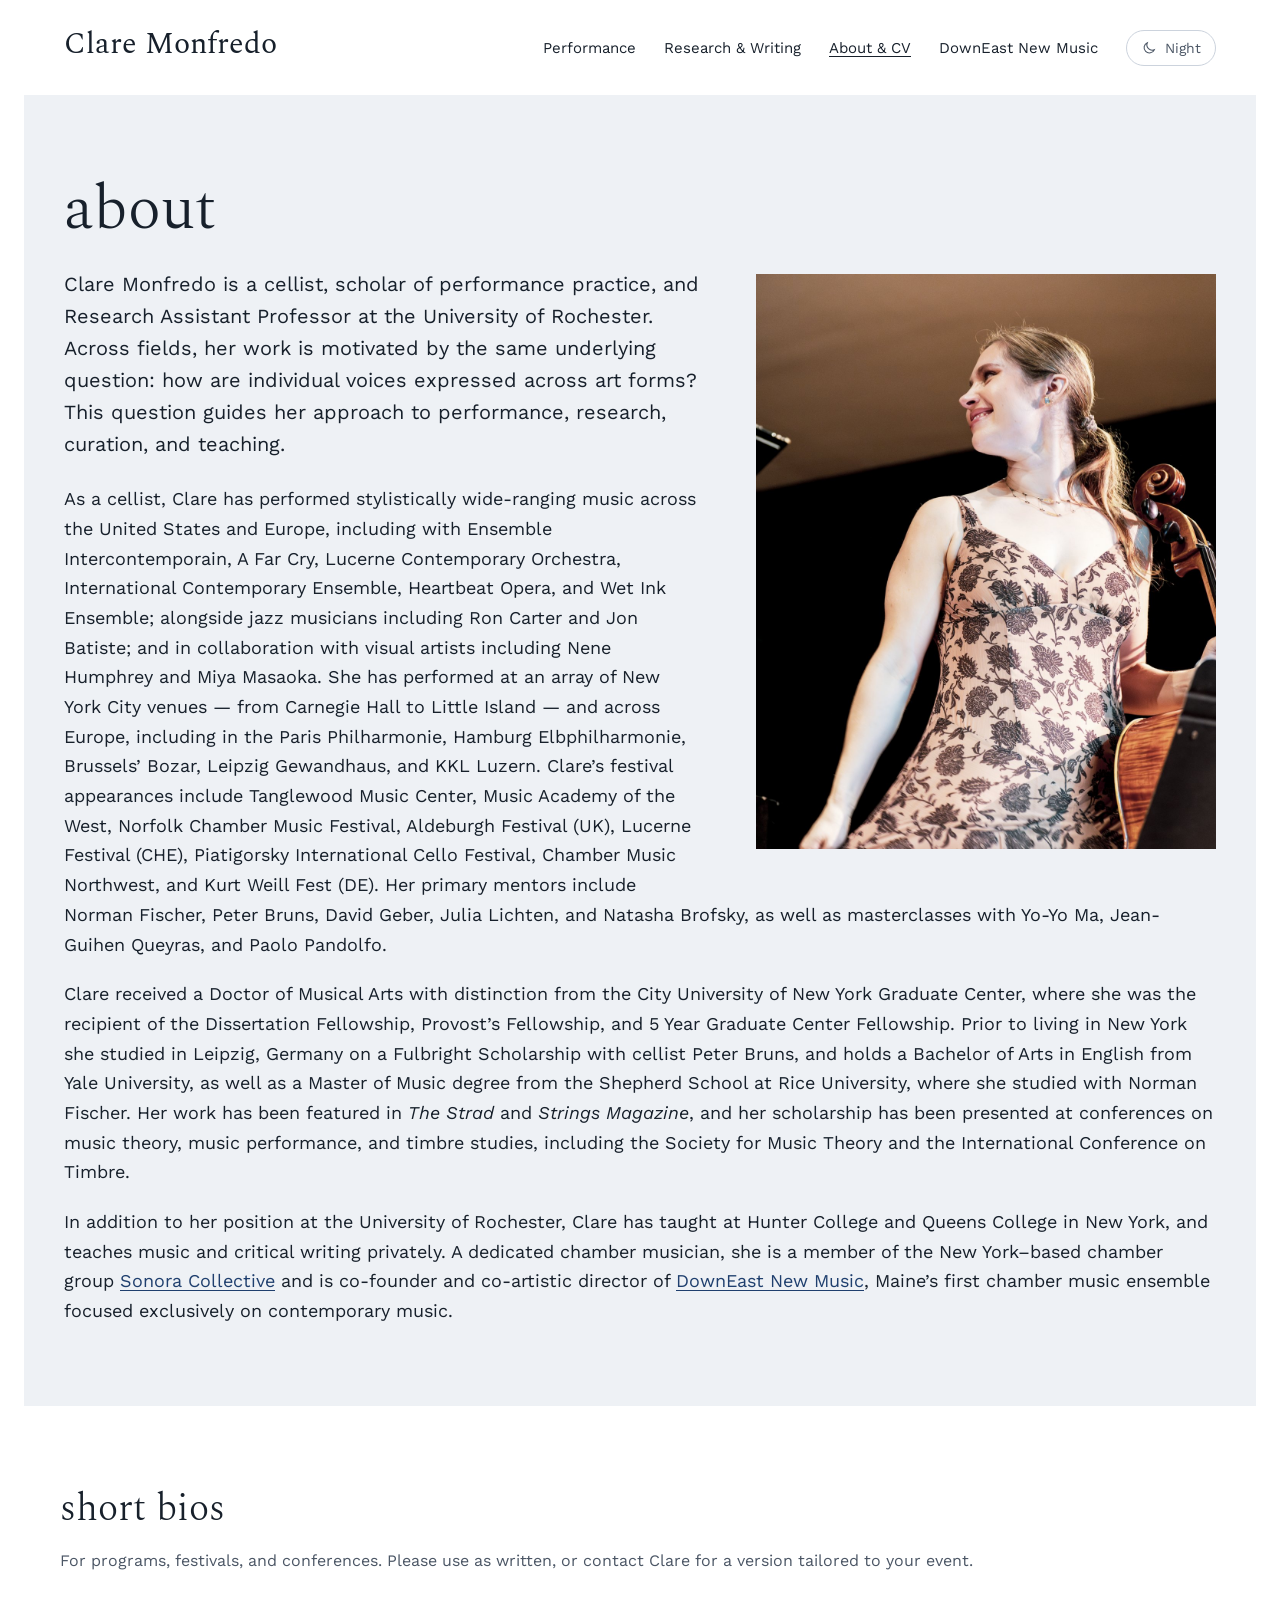
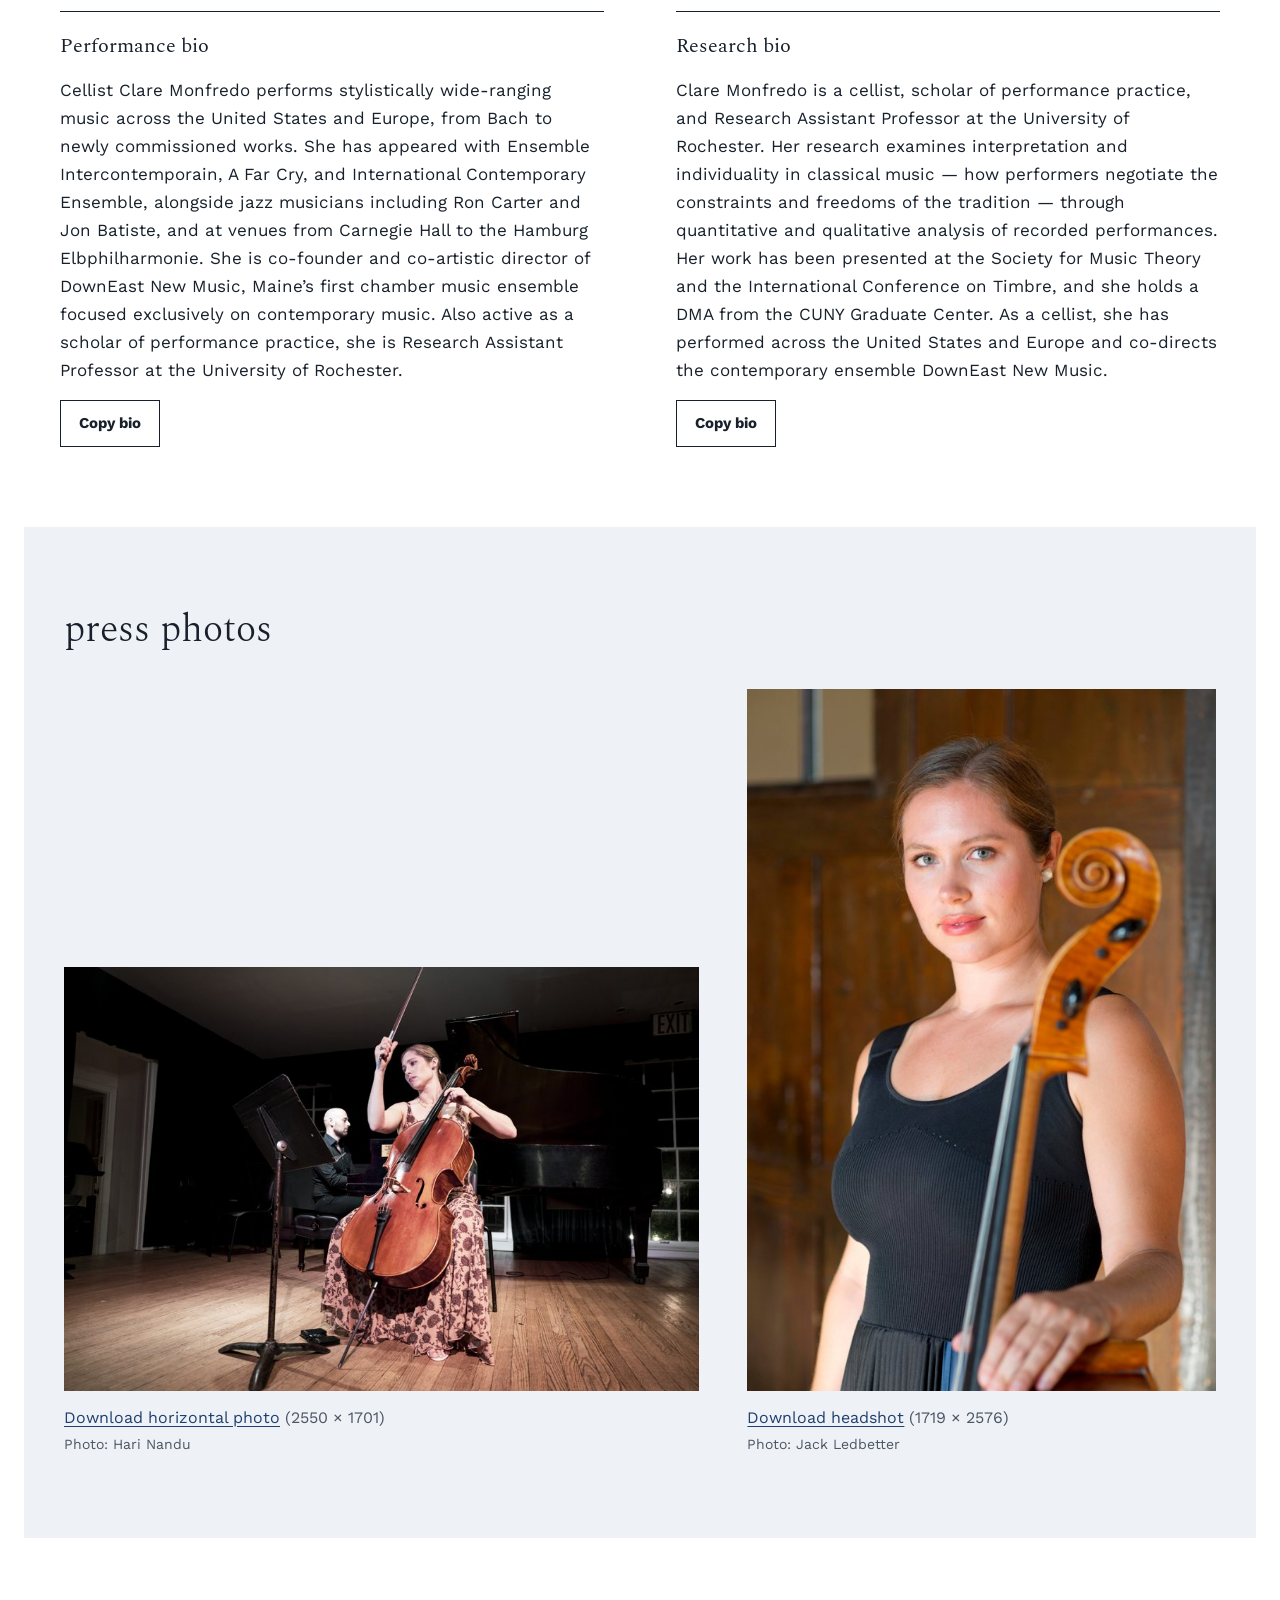
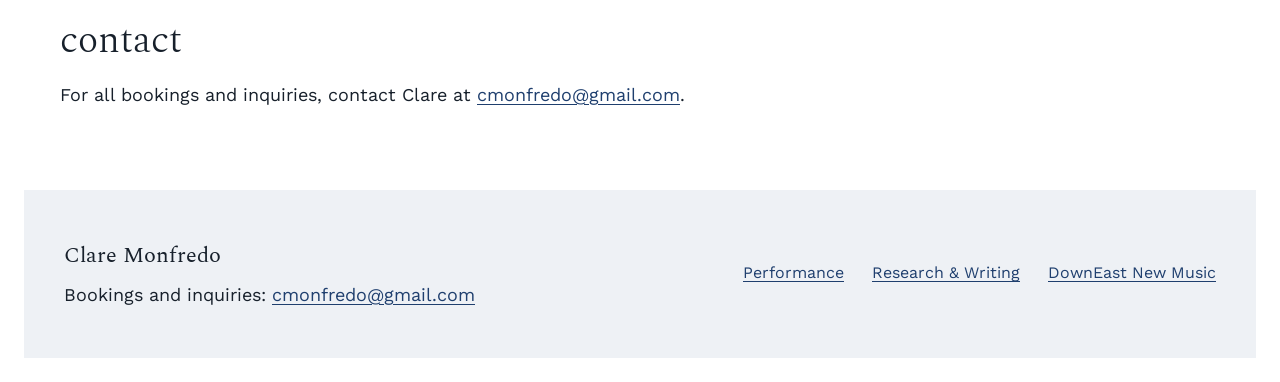
==== commit a9e8baf7: "Bio: 'visual artists' Nene Humphrey and Miya Masaoka Co-Authored-By: Claude Opus 5.5 <noreply@anthro" ====
--- a/about.html
+++ b/about.html
@@ -56,7 +56,7 @@
           <img src="images/about-portrait.jpg" alt="Clare Monfredo smiling on stage beside a piano, holding her cello" width="1200" height="1500">
         </figure>
         <p class="lead">Clare Monfredo is a cellist, scholar of performance practice, and Research Assistant Professor at the University of Rochester. Across fields, her work is motivated by the same underlying question: how are individual voices expressed across art forms? This question guides her approach to performance, research, curation, and teaching.</p>
-        <p>As a cellist, Clare has performed stylistically wide-ranging music across the United States and Europe, including with Ensemble Intercontemporain, A Far Cry, Lucerne Contemporary Orchestra, International Contemporary Ensemble, Heartbeat Opera, and Wet Ink Ensemble; alongside jazz musicians including Ron Carter and Jon Batiste; and in collaboration with artists including Nene Humphrey and Miya Masaoka. She has performed at an array of New York City venues — from Carnegie Hall to Little Island — and across Europe, including in the Paris Philharmonie, Hamburg Elbphilharmonie, Brussels’ Bozar, Leipzig Gewandhaus, and KKL Luzern. Clare’s festival appearances include Tanglewood Music Center, Music Academy of the West, Norfolk Chamber Music Festival, Aldeburgh Festival (UK), Lucerne Festival (CHE), Piatigorsky International Cello Festival, Chamber Music Northwest, and Kurt Weill Fest (DE). Her primary mentors include Norman Fischer, Peter Bruns, David Geber, Julia Lichten, and Natasha Brofsky, as well as masterclasses with Yo-Yo Ma, Jean-Guihen Queyras, and Paolo Pandolfo.</p>
+        <p>As a cellist, Clare has performed stylistically wide-ranging music across the United States and Europe, including with Ensemble Intercontemporain, A Far Cry, Lucerne Contemporary Orchestra, International Contemporary Ensemble, Heartbeat Opera, and Wet Ink Ensemble; alongside jazz musicians including Ron Carter and Jon Batiste; and in collaboration with visual artists including Nene Humphrey and Miya Masaoka. She has performed at an array of New York City venues — from Carnegie Hall to Little Island — and across Europe, including in the Paris Philharmonie, Hamburg Elbphilharmonie, Brussels’ Bozar, Leipzig Gewandhaus, and KKL Luzern. Clare’s festival appearances include Tanglewood Music Center, Music Academy of the West, Norfolk Chamber Music Festival, Aldeburgh Festival (UK), Lucerne Festival (CHE), Piatigorsky International Cello Festival, Chamber Music Northwest, and Kurt Weill Fest (DE). Her primary mentors include Norman Fischer, Peter Bruns, David Geber, Julia Lichten, and Natasha Brofsky, as well as masterclasses with Yo-Yo Ma, Jean-Guihen Queyras, and Paolo Pandolfo.</p>
         <p>Clare received a Doctor of Musical Arts with distinction from the City University of New York Graduate Center, where she was the recipient of the Dissertation Fellowship, Provost’s Fellowship, and 5 Year Graduate Center Fellowship. Prior to living in New York she studied in Leipzig, Germany on a Fulbright Scholarship with cellist Peter Bruns, and holds a Bachelor of Arts in English from Yale University, as well as a Master of Music degree from the Shepherd School at Rice University, where she studied with Norman Fischer. Her work has been featured in <em>The Strad</em> and <em>Strings Magazine</em>, and her scholarship has been presented at conferences on music theory, music performance, and timbre studies, including the Society for Music Theory and the International Conference on Timbre.</p>
         <p>In addition to her position at the University of Rochester, Clare has taught at Hunter College and Queens College in New York, and teaches music and critical writing privately. A dedicated chamber musician, she is a member of the New York–based chamber group <a href="https://www.sonoracollective.org">Sonora Collective</a> and is co-founder and co-artistic director of <a href="https://www.downeastnewmusic.org">DownEast New Music</a>, Maine’s first chamber music ensemble focused exclusively on contemporary music.</p>
       </div>
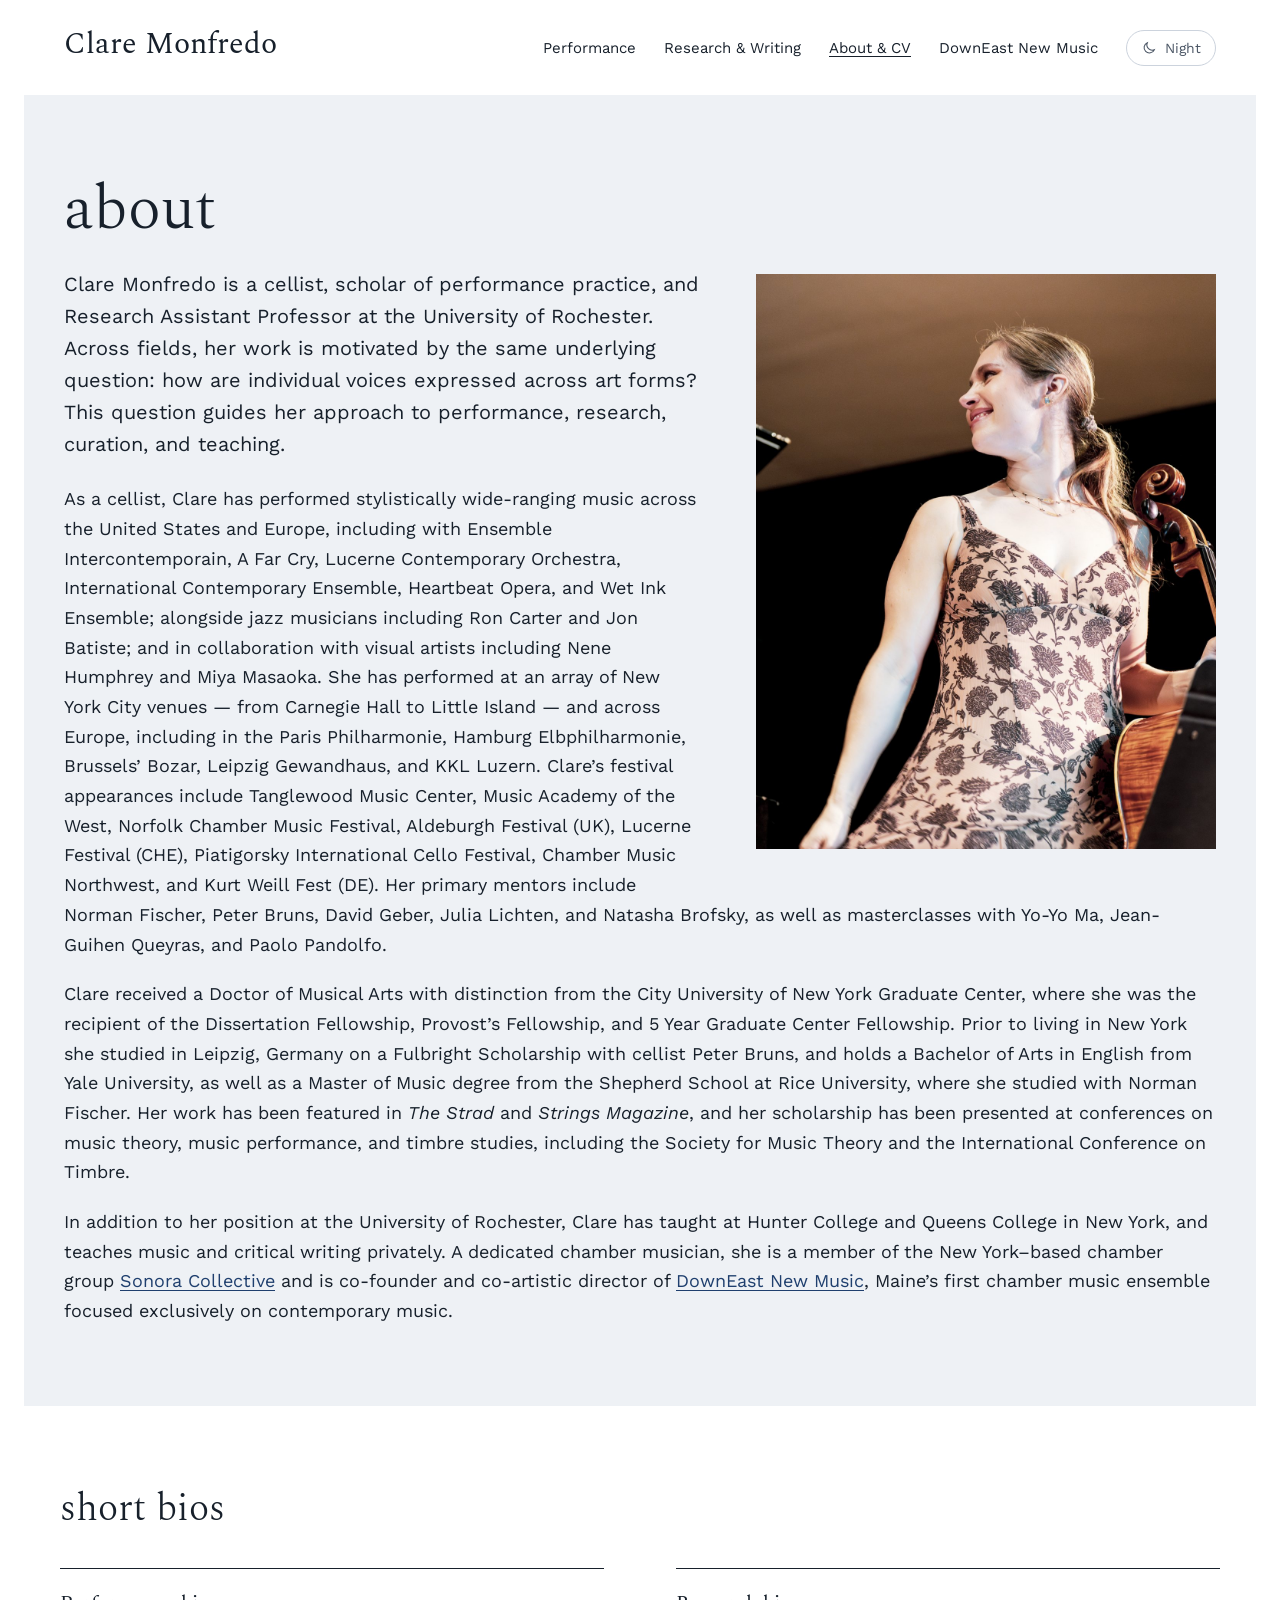
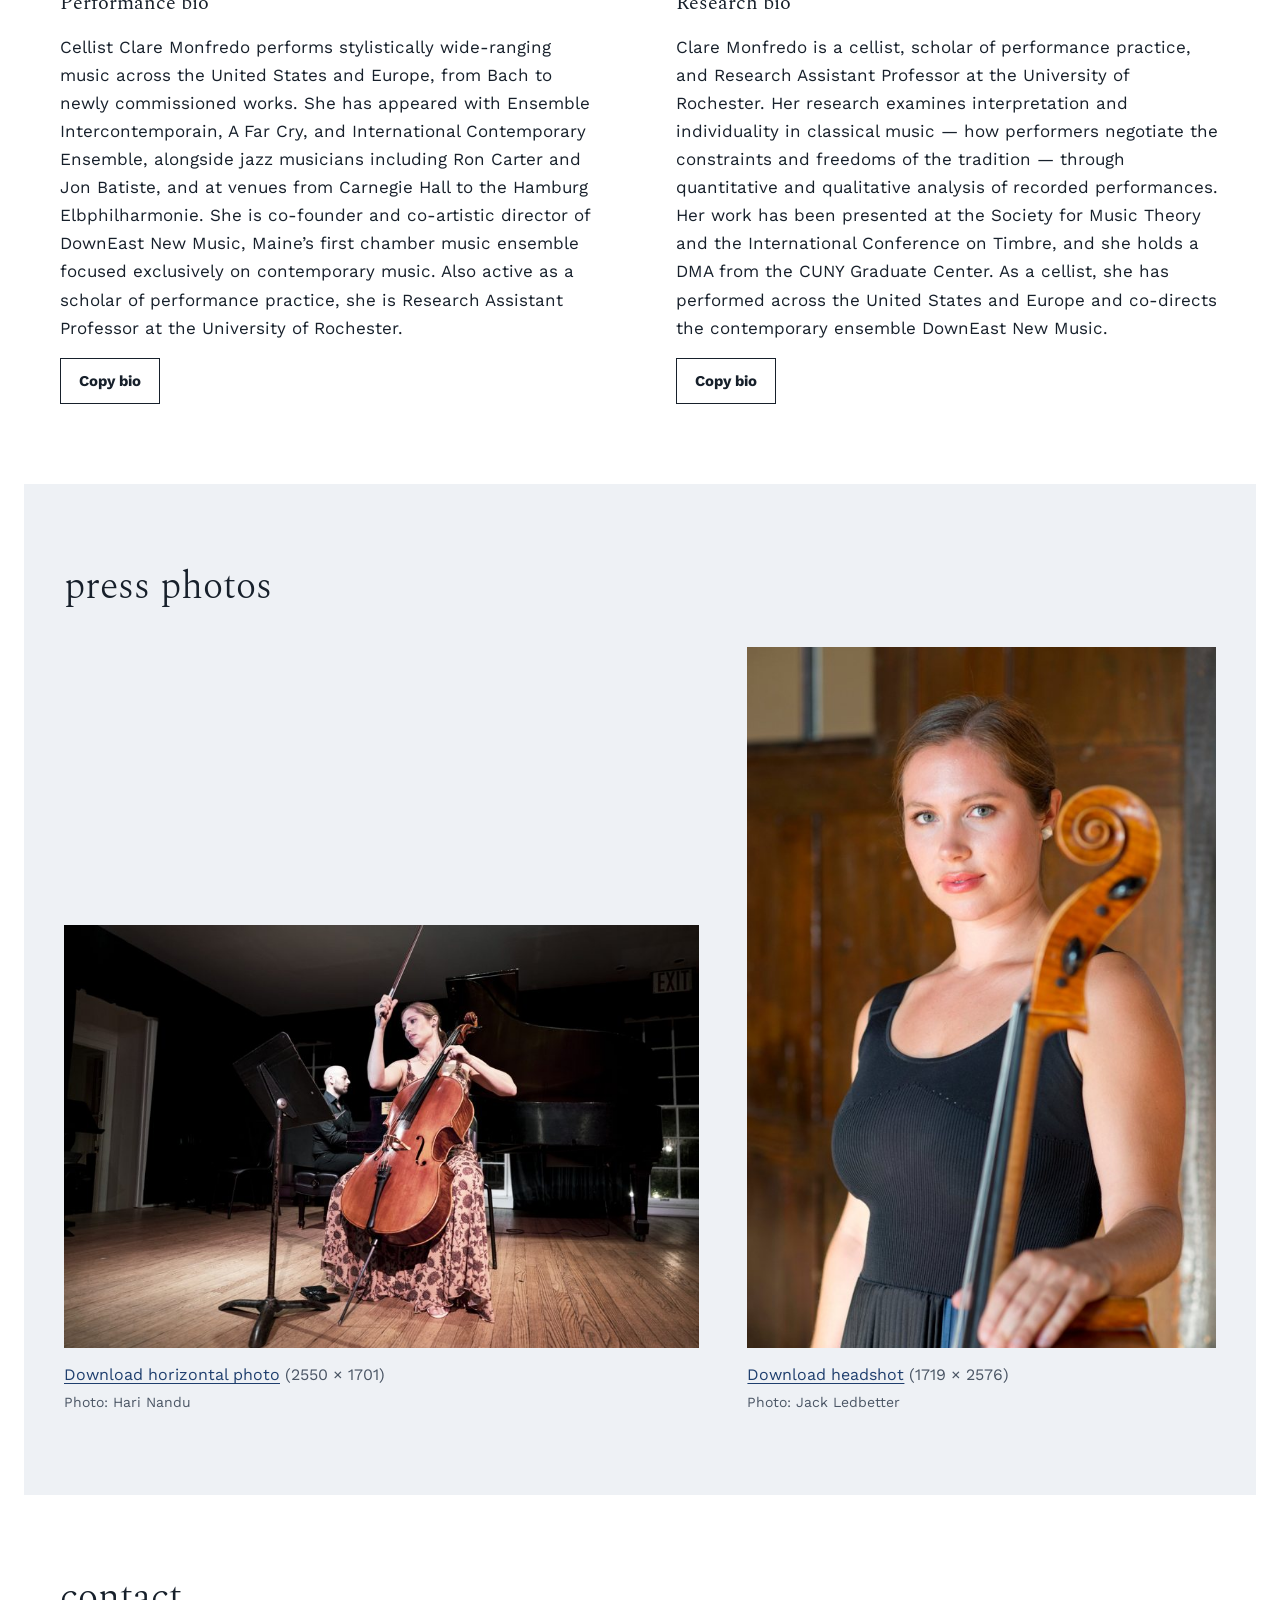
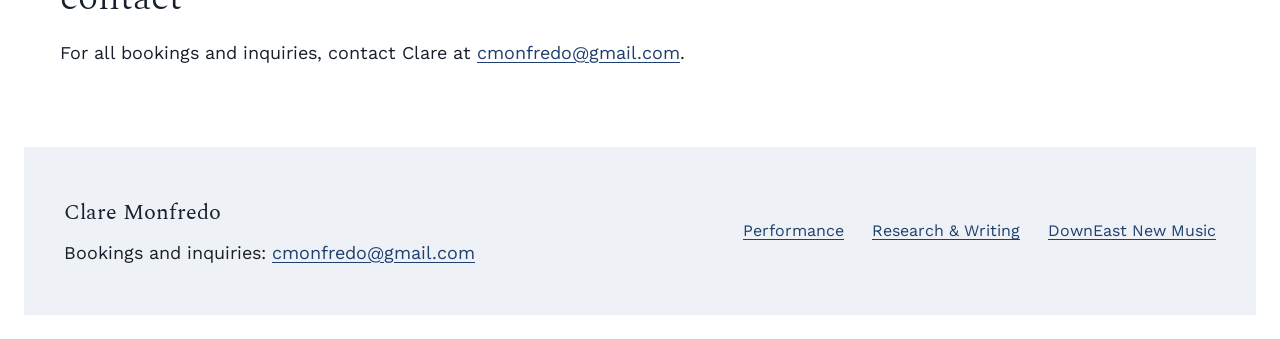
==== commit be28a671: "Remove short-bios subtitle Co-Authored-By: Claude Opus 5.5 <noreply@anthropic.com> Claude-Session: h" ====
--- a/about.html
+++ b/about.html
@@ -67,7 +67,6 @@
       <div class="wrap stack" style="gap: 36px">
         <div class="stack">
           <h2 id="bios-title">short bios</h2>
-          <p class="label">For programs, festivals, and conferences. Please use as written, or contact Clare for a version tailored to your event.</p>
         </div>
         <div class="split" style="align-items: flex-start">
           <article class="stack bio-card">
--- a/css/style.css
+++ b/css/style.css
@@ -186,12 +186,6 @@
 
 /* ---------- Small screens ---------- */
 
-@media (max-width: 640px) {
-  body { font-size: 17px; }
-  .panel { margin: 0 12px; }
-  .wrap { padding: 56px 20px; }
-  .site-nav { gap: 0 22px; font-size: 16px; }
-  .site-header { padding: 20px 20px 16px; }
 }
 
 /* Score figures */
@@ -283,3 +277,42 @@
 .figure-group { display: flex; flex-direction: column; gap: 20px; }
 .figure-group-title { font-family: var(--sans); font-size: 18px; font-weight: 700; border-bottom: 1px solid var(--rule); padding-bottom: 10px; }
 .credit { font-size: 14px; color: var(--ink-soft); }
+
+/* ---------- Phones (keep this block last so it wins) ---------- */
+@media (max-width: 640px) {
+  body { font-size: 15.5px; line-height: 1.6; }
+  .panel { margin: 0 10px; }
+  .wrap { padding: 40px 18px; }
+
+  /* Header: compact, name and switch on one line, menu below */
+  .site-header { padding: 16px 18px 10px; gap: 6px 16px; align-items: center; }
+  .wordmark { font-size: 22px; }
+  .header-right { display: contents; }
+  .wordmark { order: 1; }
+  .theme-toggle { order: 2; margin-left: auto; }
+  .site-nav { order: 3; width: 100%; }
+  .site-nav { gap: 0 16px; font-size: 14px; }
+  .site-nav a { padding: 8px 0; }
+  .theme-toggle { font-size: 13px; min-height: 32px; padding: 0 10px; }
+
+  /* Type scale */
+  h1 { font-size: 32px; }
+  h2 { font-size: 24px; }
+  h3 { font-size: 17px; }
+  .feature-title { font-size: 28px; }
+  .program-title { font-size: 20px; }
+  .subtitle { font-size: 17px; }
+  .lead { font-size: 16.5px; }
+  .label { font-size: 13.5px; }
+  .role { font-size: 15px; }
+  .more { font-size: 15px; }
+  figcaption, .clip p, .program, .strand-work, .on-this-page { font-size: 14.5px; }
+  .bio-card p { font-size: 15px; }
+  .figure-group-title { font-size: 15.5px; }
+  .footer-name { font-size: 19px; }
+  .footer-links { font-size: 14.5px; }
+
+  /* Tighter vertical rhythm */
+  .split, .sides, .news { gap: 32px; }
+  .stack { gap: 12px; }
+}
